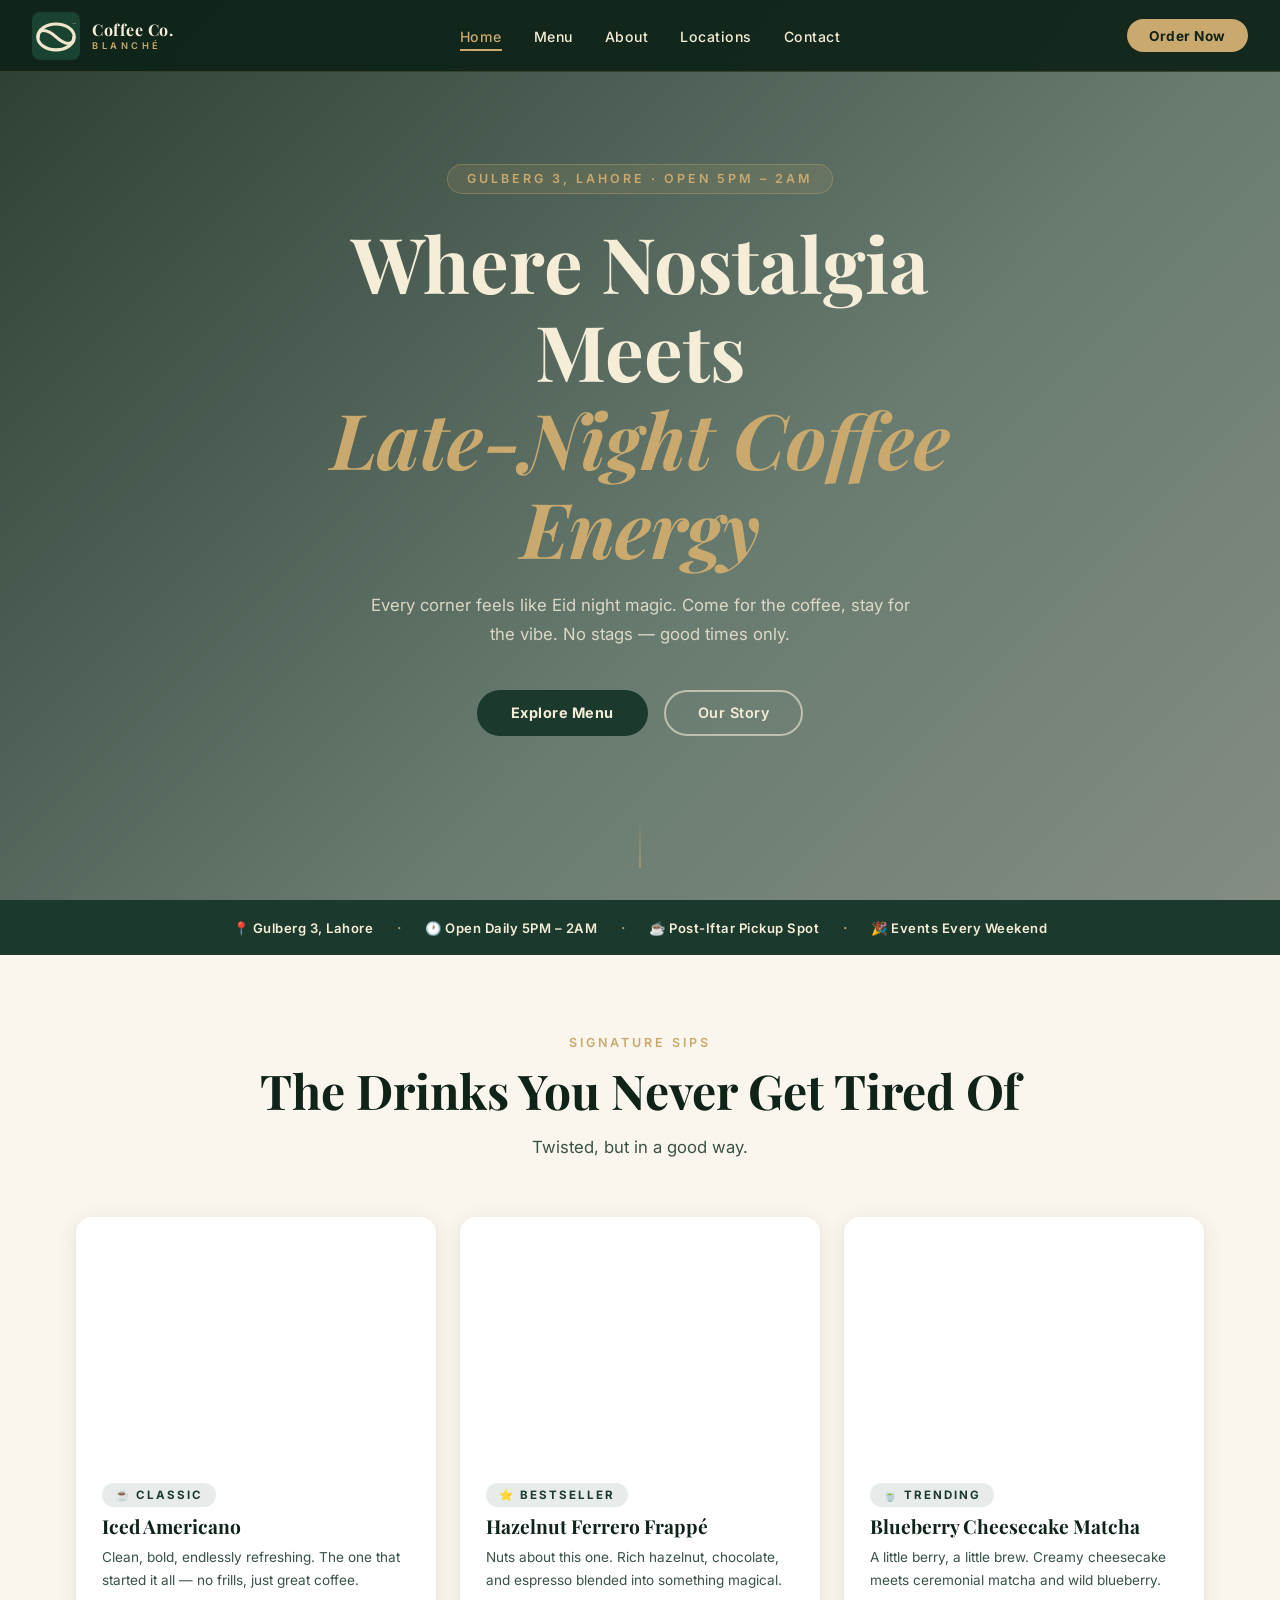
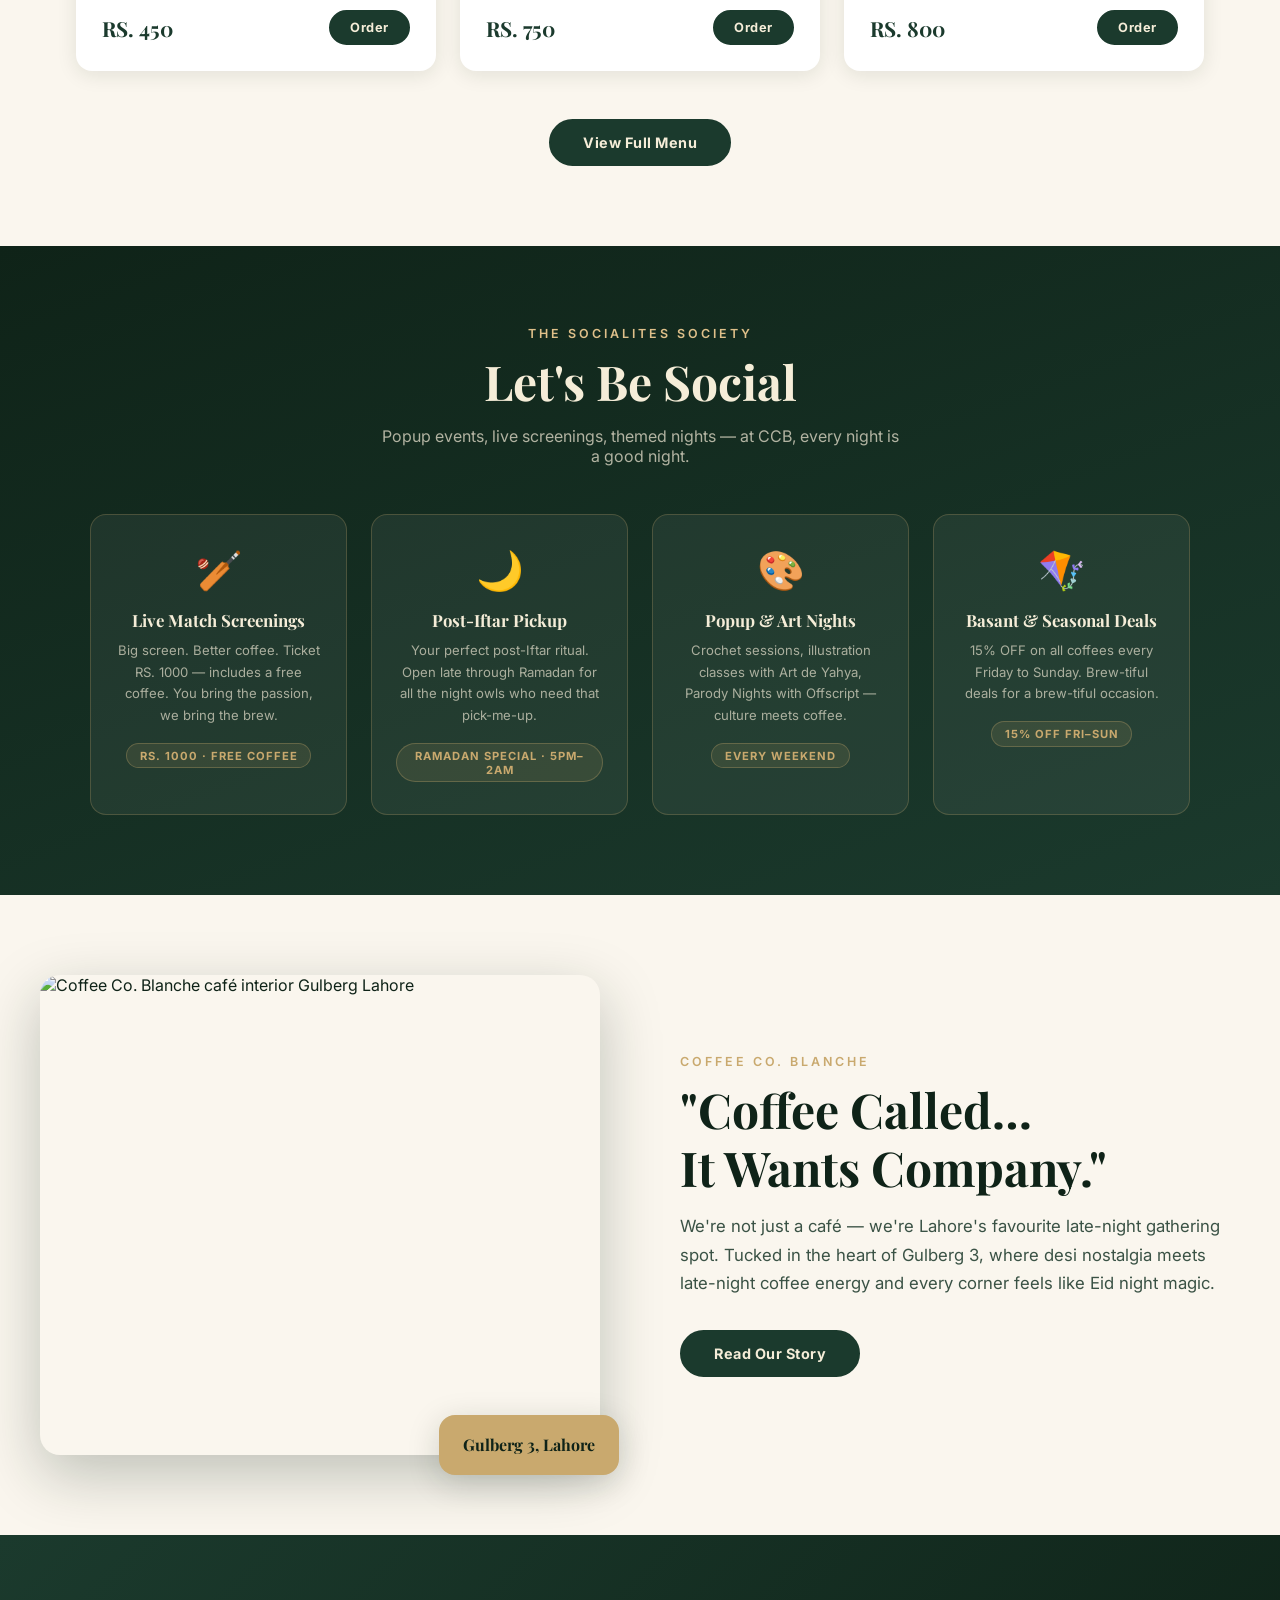
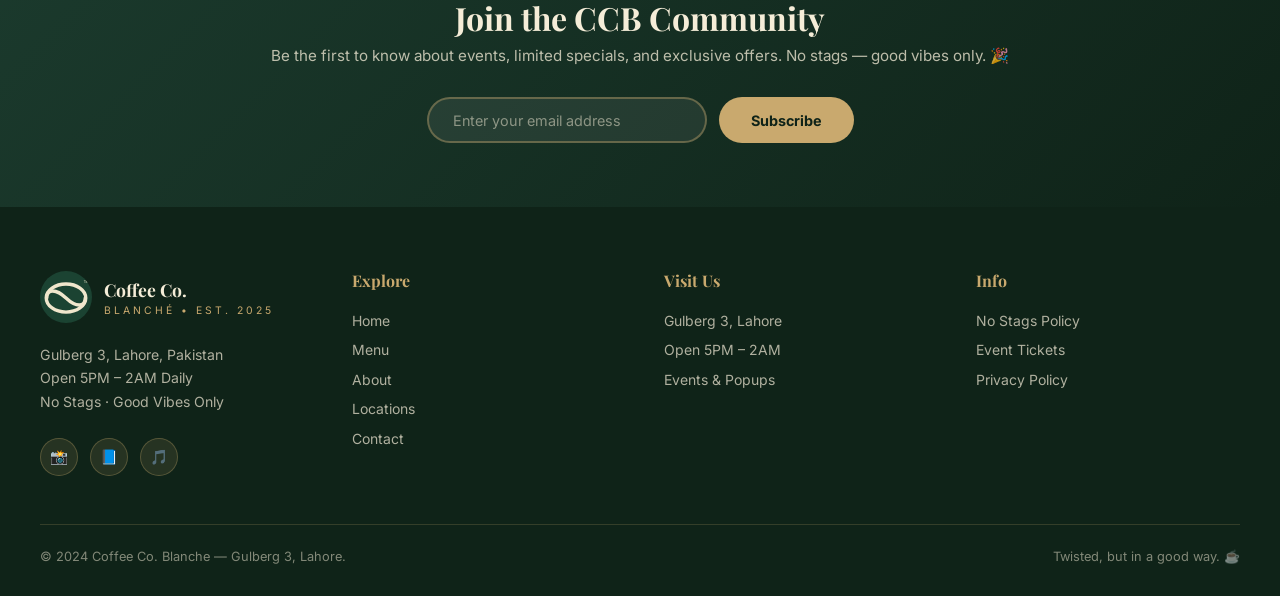
==== index.html @ a4167c23 "first" ====
﻿<!DOCTYPE html>
<html lang="en">
<head>
  <meta charset="UTF-8"/>
  <meta name="viewport" content="width=device-width, initial-scale=1.0"/>
  <title>Coffee Co. Blanche | Gulberg, Lahore — Open 5PM–2AM</title>
  <meta name="description" content="Coffee Co. Blanche — Lahore's late-night café in Gulberg 3. Nostalgia meets coffee energy. Open 5PM–2AM daily."/>
  <link rel="stylesheet" href="css/style.css"/>
  <link rel="stylesheet" href="css/home.css"/>
</head>
<body>

<nav class="navbar" id="navbar">
  <a class="nav-logo" href="index.html" aria-label="Coffee Co. Blanche Home">
    <img src="images/logo.svg" alt="Coffee Co. Blanche" class="nav-logo-img"/>
    <div class="nav-logo-text">
      <span class="brand-name">Coffee Co.</span>
      <span class="brand-sub">Blanch&eacute;</span>
    </div>
  </a>
  <ul class="nav-links">
    <li><a href="index.html">Home</a></li>
    <li><a href="menu.html">Menu</a></li>
    <li><a href="about.html">About</a></li>
    <li><a href="locations.html">Locations</a></li>
    <li><a href="contact.html">Contact</a></li>
  </ul>
  <a class="nav-order-btn" href="menu.html">Order Now</a>
  <div class="hamburger" id="hamburger" aria-label="Toggle menu"><span></span><span></span><span></span></div>
</nav>
<div class="mobile-menu" id="mobile-menu">
  <a href="index.html">Home</a><a href="menu.html">Menu</a>
  <a href="about.html">About</a><a href="locations.html">Locations</a>
  <a href="contact.html">Contact</a>
  <a href="menu.html" style="color:var(--gold);font-weight:700;">Order Now →</a>
</div>

<!-- HERO -->
<section class="hero">
  <div class="hero-bg" style="background-image:url('https://images.unsplash.com/photo-1501339847302-ac426a4a7cbb?w=1600&q=85');"></div>
  <div class="hero-overlay"></div>
  <div class="hero-content">
    <span class="hero-label animate-fadeUp">Gulberg 3, Lahore · Open 5PM – 2AM</span>
    <h1 class="hero-title animate-fadeUp delay-1">Where Nostalgia Meets<br/><em>Late-Night Coffee Energy</em></h1>
    <p class="hero-sub animate-fadeUp delay-2">Every corner feels like Eid night magic. Come for the coffee, stay for the vibe. No stags — good times only.</p>
    <div class="hero-btns animate-fadeUp delay-3">
      <a class="btn-primary" href="menu.html">Explore Menu</a>
      <a class="btn-outline" href="about.html">Our Story</a>
    </div>
  </div>
  <div class="hero-scroll-hint"><span></span></div>
</section>

<!-- HOURS BANNER -->
<div class="hours-banner">
  <span class="hours-item">📍 Gulberg 3, Lahore</span>
  <span class="hours-divider">·</span>
  <span class="hours-item">🕐 Open Daily 5PM – 2AM</span>
  <span class="hours-divider">·</span>
  <span class="hours-item">☕ Post-Iftar Pickup Spot</span>
  <span class="hours-divider">·</span>
  <span class="hours-item">🎉 Events Every Weekend</span>
</div>

<!-- SIGNATURE DRINKS -->
<section class="section">
  <div class="container">
    <div class="reveal" style="text-align:center;margin-bottom:3.5rem;">
      <p class="section-label">Signature Sips</p>
      <h2 class="section-title" style="margin:0 auto;">The Drinks You Never Get Tired Of</h2>
      <p class="section-subtitle" style="margin:.8rem auto 0;text-align:center;">Twisted, but in a good way.</p>
    </div>
    <div class="highlight-grid">
      <div class="highlight-card reveal">
        <div class="highlight-img" style="background-image:url('https://images.unsplash.com/photo-1541167760496-1628856ab772?w=600&q=80');"></div>
        <div class="highlight-body">
          <span class="highlight-tag">☕ Classic</span>
          <h3>Iced Americano</h3>
          <p>Clean, bold, endlessly refreshing. The one that started it all — no frills, just great coffee.</p>
          <div class="highlight-footer"><span class="price">RS. 450</span><a class="btn-primary" href="menu.html" style="padding:.5rem 1.2rem;font-size:.8rem;">Order</a></div>
        </div>
      </div>
      <div class="highlight-card reveal">
        <div class="highlight-img" style="background-image:url('https://images.unsplash.com/photo-1572442388796-11668a67e53d?w=600&q=80');"></div>
        <div class="highlight-body">
          <span class="highlight-tag">⭐ Bestseller</span>
          <h3>Hazelnut Ferrero Frappé</h3>
          <p>Nuts about this one. Rich hazelnut, chocolate, and espresso blended into something magical.</p>
          <div class="highlight-footer"><span class="price">RS. 750</span><a class="btn-primary" href="menu.html" style="padding:.5rem 1.2rem;font-size:.8rem;">Order</a></div>
        </div>
      </div>
      <div class="highlight-card reveal">
        <div class="highlight-img" style="background-image:url('https://images.unsplash.com/photo-1556679343-c7306c1976bc?w=600&q=80');"></div>
        <div class="highlight-body">
          <span class="highlight-tag">🍵 Trending</span>
          <h3>Blueberry Cheesecake Matcha</h3>
          <p>A little berry, a little brew. Creamy cheesecake meets ceremonial matcha and wild blueberry.</p>
          <div class="highlight-footer"><span class="price">RS. 800</span><a class="btn-primary" href="menu.html" style="padding:.5rem 1.2rem;font-size:.8rem;">Order</a></div>
        </div>
      </div>
    </div>
    <div class="reveal" style="text-align:center;margin-top:3rem;">
      <a class="btn-primary" href="menu.html">View Full Menu</a>
    </div>
  </div>
</section>

<!-- EVENTS -->
<section class="section events-section">
  <div class="container">
    <div class="reveal" style="text-align:center;margin-bottom:3rem;">
      <p class="section-label" style="color:var(--gold-light);">The Socialites Society</p>
      <h2 class="section-title" style="color:var(--cream);">Let's Be Social</h2>
      <p style="color:rgba(245,237,216,.7);text-align:center;max-width:520px;margin:.8rem auto 0;">Popup events, live screenings, themed nights — at CCB, every night is a good night.</p>
    </div>
    <div class="events-grid">
      <div class="event-card reveal">
        <span class="event-emoji">🏏</span>
        <h3>Live Match Screenings</h3>
        <p>Big screen. Better coffee. Ticket RS. 1000 — includes a free coffee. You bring the passion, we bring the brew.</p>
        <span class="event-tag">RS. 1000 · Free Coffee</span>
      </div>
      <div class="event-card reveal">
        <span class="event-emoji">🌙</span>
        <h3>Post-Iftar Pickup</h3>
        <p>Your perfect post-Iftar ritual. Open late through Ramadan for all the night owls who need that pick-me-up.</p>
        <span class="event-tag">Ramadan Special · 5PM–2AM</span>
      </div>
      <div class="event-card reveal">
        <span class="event-emoji">🎨</span>
        <h3>Popup &amp; Art Nights</h3>
        <p>Crochet sessions, illustration classes with Art de Yahya, Parody Nights with Offscript — culture meets coffee.</p>
        <span class="event-tag">Every Weekend</span>
      </div>
      <div class="event-card reveal">
        <span class="event-emoji">🪁</span>
        <h3>Basant &amp; Seasonal Deals</h3>
        <p>15% OFF on all coffees every Friday to Sunday. Brew-tiful deals for a brew-tiful occasion.</p>
        <span class="event-tag">15% OFF Fri–Sun</span>
      </div>
    </div>
  </div>
</section>

<!-- ABOUT TEASER -->
<section class="section about-teaser">
  <div class="container">
    <div class="about-teaser-inner">
      <div class="about-teaser-img reveal">
        <img src="https://images.unsplash.com/photo-1509042239860-f550ce710b93?w=700&q=80" alt="Coffee Co. Blanche café interior Gulberg Lahore"/>
        <div class="about-badge">Gulberg 3, Lahore</div>
      </div>
      <div class="about-teaser-text reveal">
        <p class="section-label">Coffee Co. Blanche</p>
        <h2 class="section-title">"Coffee Called…<br/>It Wants Company."</h2>
        <p class="section-subtitle">We're not just a café — we're Lahore's favourite late-night gathering spot. Tucked in the heart of Gulberg 3, where desi nostalgia meets late-night coffee energy and every corner feels like Eid night magic.</p>
        <a class="btn-primary" href="about.html" style="margin-top:2rem;display:inline-flex;">Read Our Story</a>
      </div>
    </div>
  </div>
</section>

<!-- NEWSLETTER -->
<div class="newsletter-strip">
  <h2>Join the CCB Community</h2>
  <p>Be the first to know about events, limited specials, and exclusive offers. No stags — good vibes only. 🎉</p>
  <form class="newsletter-form" id="newsletter-home">
    <input type="email" placeholder="Enter your email address" aria-label="Email"/>
    <button type="submit">Subscribe</button>
  </form>
</div>

<!-- FOOTER -->
<footer class="footer">
  <div class="footer-grid">
    <div class="footer-brand">
      <div class="footer-logo-wrap">
      <img src="images/logo.svg" alt="Coffee Co. Blanche" class="footer-logo-img"/>
      <div class="footer-logo-text">
        <div class="brand-name">Coffee Co.</div>
        <div class="brand-sub">Blanch&eacute; &bull; Est. 2025</div>
      </div>
    </div>
      <p class="footer-tagline">Gulberg 3, Lahore, Pakistan<br/>Open 5PM – 2AM Daily<br/>No Stags · Good Vibes Only</p>
      <div class="social-links">
        <a class="social-link" href="#" aria-label="Instagram">📸</a>
        <a class="social-link" href="#" aria-label="Facebook">📘</a>
        <a class="social-link" href="#" aria-label="TikTok">🎵</a>
      </div>
    </div>
    <div class="footer-col"><h4>Explore</h4><ul>
      <li><a href="index.html">Home</a></li><li><a href="menu.html">Menu</a></li>
      <li><a href="about.html">About</a></li><li><a href="locations.html">Locations</a></li>
      <li><a href="contact.html">Contact</a></li>
    </ul></div>
    <div class="footer-col"><h4>Visit Us</h4><ul>
      <li><a href="locations.html">Gulberg 3, Lahore</a></li>
      <li><a href="#">Open 5PM – 2AM</a></li>
      <li><a href="#">Events &amp; Popups</a></li>
    </ul></div>
    <div class="footer-col"><h4>Info</h4><ul>
      <li><a href="#">No Stags Policy</a></li>
      <li><a href="#">Event Tickets</a></li>
      <li><a href="#">Privacy Policy</a></li>
    </ul></div>
  </div>
  <div class="footer-bottom">
    <span>© 2024 Coffee Co. Blanche — Gulberg 3, Lahore.</span>
    <span>Twisted, but in a good way. ☕</span>
  </div>
</footer>
<script src="js/main.js"></script>
</body>
</html>
---- css/style.css ----
/* CCB Global Styles - Coffee Co. Blanche Brand */
@import url('https://fonts.googleapis.com/css2?family=Playfair+Display:ital,wght@0,400;0,600;0,700;1,400&family=Inter:wght@300;400;500;600&display=swap');

:root {
  --green:        #1B3A2D;
  --green-dark:   #0F2318;
  --green-mid:    #2D5A40;
  --green-light:  #3D7A55;
  --cream:        #F5EDD8;
  --cream-light:  #FAF6EE;
  --gold:         #C9A96E;
  --gold-light:   #DFC08A;
  --text-dark:    #0F2318;
  --text-mid:     #3A5245;
  --white:        #ffffff;
  --shadow:       0 8px 32px rgba(15,35,24,0.18);
  --shadow-lg:    0 20px 60px rgba(15,35,24,0.25);
  --radius:       12px;
  --transition:   all 0.35s cubic-bezier(0.4, 0, 0.2, 1);
}

*, *::before, *::after { box-sizing: border-box; margin: 0; padding: 0; }
html { scroll-behavior: smooth; }
body { font-family: 'Inter', sans-serif; background: var(--cream-light); color: var(--text-dark); overflow-x: hidden; }
h1, h2, h3, h4, h5 { font-family: 'Playfair Display', serif; line-height: 1.2; }
a { text-decoration: none; color: inherit; }
img { max-width: 100%; display: block; }
button { cursor: pointer; border: none; font-family: 'Inter', sans-serif; }

/* ── NAVBAR ── */
.navbar {
  position: fixed; top: 0; left: 0; right: 0; z-index: 1000;
  padding: 0 2rem; height: 72px;
  display: flex; align-items: center; justify-content: space-between;
  background: rgba(15,35,24,0.93);
  backdrop-filter: blur(16px); -webkit-backdrop-filter: blur(16px);
  border-bottom: 1px solid rgba(201,169,110,0.2);
  transition: var(--transition);
}
.navbar.scrolled { background: rgba(15,35,24,0.99); box-shadow: var(--shadow); }

/* ── CCB LOGO ── */
.nav-logo { display:flex; align-items:center; gap:.75rem; text-decoration:none; transition:var(--transition); }
.nav-logo:hover { opacity:.88; transform:scale(1.03); }
.nav-logo-img { height:48px; width:48px; border-radius:8px; display:block; flex-shrink:0; }
.nav-logo-text { display:flex; flex-direction:column; line-height:1.2; }
.nav-logo-text .brand-name { font-family:'Playfair Display',serif; font-size:1rem; font-weight:700; color:var(--cream); letter-spacing:.5px; }
.nav-logo-text .brand-sub { font-size:.58rem; letter-spacing:3.5px; text-transform:uppercase; color:var(--gold); font-weight:600; }

/* Footer logo wrapper */
.footer-logo-wrap { display:flex; align-items:center; gap:.85rem; margin-bottom:1.2rem; }
.footer-logo-img { height:60px; width:60px; border-radius:8px; display:block; flex-shrink:0; }
.footer-logo-text .brand-name { font-family:'Playfair Display',serif; font-size:1.1rem; font-weight:700; color:var(--cream); }
.footer-logo-text .brand-sub { font-size:.6rem; letter-spacing:3px; text-transform:uppercase; color:var(--gold); margin-top:3px; }

.nav-links { display: flex; align-items: center; gap: 2rem; list-style: none; }
.nav-links a {
  font-size: .88rem; font-weight: 500; color: var(--cream);
  letter-spacing: .5px; padding: .3rem 0; position: relative; transition: color .25s;
}
.nav-links a::after {
  content: ''; position: absolute; bottom: -2px; left: 0;
  width: 0; height: 2px; background: var(--gold); transition: width .3s ease;
}
.nav-links a:hover, .nav-links a.active { color: var(--gold); }
.nav-links a:hover::after, .nav-links a.active::after { width: 100%; }

.nav-order-btn {
  background: var(--gold); color: var(--green-dark);
  font-weight: 700; font-size: .85rem; padding: .55rem 1.4rem;
  border-radius: 50px; letter-spacing: .5px; transition: var(--transition);
}
.nav-order-btn:hover { background: var(--gold-light); transform: translateY(-2px); box-shadow: 0 6px 20px rgba(201,169,110,.4); }

.hamburger { display: none; flex-direction: column; gap: 5px; cursor: pointer; padding: 4px; }
.hamburger span { display: block; width: 24px; height: 2px; background: var(--cream); border-radius: 2px; transition: var(--transition); }
.hamburger.active span:nth-child(1) { transform: rotate(45deg) translate(5px,5px); }
.hamburger.active span:nth-child(2) { opacity: 0; }
.hamburger.active span:nth-child(3) { transform: rotate(-45deg) translate(5px,-5px); }

.mobile-menu {
  display: none; position: fixed; top: 72px; left: 0; right: 0;
  background: var(--green-dark); z-index: 999;
  padding: 1.5rem 2rem; flex-direction: column; gap: 1.2rem;
  border-bottom: 2px solid var(--gold);
  transform: translateY(-10px); opacity: 0; transition: var(--transition);
}
.mobile-menu.open { display: flex; transform: translateY(0); opacity: 1; }
.mobile-menu a { color: var(--cream); font-size: 1rem; font-weight: 500; padding: .5rem 0; border-bottom: 1px solid rgba(201,169,110,.15); transition: color .2s; }
.mobile-menu a:hover { color: var(--gold); }

/* ── SECTIONS ── */
.section { padding: 5rem 2rem; }
.container { max-width: 1200px; margin: 0 auto; }
.section-label { font-size: .78rem; font-weight: 600; letter-spacing: 3px; text-transform: uppercase; color: var(--gold); margin-bottom: .75rem; }
.section-title { font-size: clamp(2rem,4vw,3rem); color: var(--green-dark); margin-bottom: 1rem; }
.section-subtitle { color: var(--text-mid); font-size: 1.05rem; line-height: 1.7; max-width: 580px; }

/* ── BUTTONS ── */
.btn-primary {
  display: inline-flex; align-items: center; gap: .5rem;
  background: var(--green); color: var(--cream);
  font-weight: 700; font-size: .9rem; letter-spacing: .5px;
  padding: .8rem 2rem; border-radius: 50px; transition: var(--transition);
  border: 2px solid var(--green);
}
.btn-primary:hover { background: var(--gold); border-color: var(--gold); color: var(--green-dark); transform: translateY(-3px); box-shadow: 0 10px 30px rgba(201,169,110,.35); }

.btn-outline {
  display: inline-flex; align-items: center; gap: .5rem;
  background: transparent; color: var(--cream);
  font-weight: 600; font-size: .9rem; letter-spacing: .5px;
  padding: .8rem 2rem; border-radius: 50px;
  border: 2px solid rgba(245,237,216,.6); transition: var(--transition);
}
.btn-outline:hover { background: var(--cream); color: var(--green-dark); transform: translateY(-3px); }

/* ── CARDS ── */
.card { background: var(--white); border-radius: var(--radius); overflow: hidden; box-shadow: 0 4px 20px rgba(15,35,24,.1); transition: var(--transition); }
.card:hover { transform: translateY(-8px); box-shadow: var(--shadow-lg); }

/* ── FOOTER ── */
.footer { background: var(--green-dark); color: var(--cream); padding: 4rem 2rem 2rem; }
.footer-grid { display: flex; flex-wrap: wrap; gap: 3rem; max-width: 1200px; margin: 0 auto; padding-bottom: 3rem; border-bottom: 1px solid rgba(201,169,110,.2); }
.footer-brand { flex: 1; min-width: 220px; }
.footer-logo-wrap { display: flex; align-items: center; gap: .75rem; margin-bottom: 1.2rem; }
.footer-logo-wrap img { height: 52px; width: 52px; border-radius: 50%; }
.footer-logo-text .brand-name { font-family: 'Playfair Display', serif; font-size: 1.1rem; font-weight: 700; color: var(--cream); }
.footer-logo-text .brand-sub { font-size: .65rem; letter-spacing: 3px; text-transform: uppercase; color: var(--gold); }
.footer-tagline { font-size: .88rem; color: rgba(245,237,216,.7); line-height: 1.7; margin-bottom: 1.5rem; }
.social-links { display: flex; gap: .75rem; }
.social-link { width: 38px; height: 38px; border-radius: 50%; background: rgba(201,169,110,.12); border: 1px solid rgba(201,169,110,.3); display: flex; align-items: center; justify-content: center; color: var(--gold); font-size: .9rem; transition: var(--transition); }
.social-link:hover { background: var(--gold); color: var(--green-dark); transform: translateY(-3px); }
.footer-col { flex: 1; min-width: 140px; }
.footer-col h4 { font-family: 'Playfair Display', serif; font-size: 1rem; color: var(--gold); margin-bottom: 1.2rem; }
.footer-col ul { list-style: none; }
.footer-col ul li { margin-bottom: .6rem; }
.footer-col ul li a { color: rgba(245,237,216,.7); font-size: .875rem; transition: color .2s; }
.footer-col ul li a:hover { color: var(--gold); }
.footer-bottom { max-width: 1200px; margin: 0 auto; padding-top: 1.5rem; display: flex; align-items: center; justify-content: space-between; flex-wrap: wrap; gap: 1rem; font-size: .8rem; color: rgba(245,237,216,.5); }

/* ── NEWSLETTER ── */
.newsletter-strip { background: linear-gradient(135deg, var(--green) 0%, var(--green-dark) 100%); padding: 4rem 2rem; text-align: center; }
.newsletter-strip h2 { font-size: 2rem; color: var(--cream); margin-bottom: .5rem; }
.newsletter-strip p { color: rgba(245,237,216,.75); margin-bottom: 2rem; font-size: .95rem; }
.newsletter-form { display: flex; justify-content: center; gap: .75rem; flex-wrap: wrap; }
.newsletter-form input { padding: .8rem 1.5rem; border-radius: 50px; border: 2px solid rgba(201,169,110,.4); background: rgba(255,255,255,.07); color: var(--cream); font-size: .9rem; min-width: 280px; outline: none; transition: border-color .25s; font-family: 'Inter', sans-serif; }
.newsletter-form input::placeholder { color: rgba(245,237,216,.5); }
.newsletter-form input:focus { border-color: var(--gold); }
.newsletter-form button { padding: .8rem 2rem; border-radius: 50px; background: var(--gold); color: var(--green-dark); font-weight: 700; font-size: .9rem; transition: var(--transition); cursor: pointer; border: none; }
.newsletter-form button:hover { background: var(--gold-light); transform: translateY(-2px); }

/* ── ANIMATIONS ── */
@keyframes fadeUp  { from { opacity:0; transform:translateY(30px); } to { opacity:1; transform:translateY(0); } }
@keyframes fadeIn  { from { opacity:0; } to { opacity:1; } }
@keyframes scaleIn { from { opacity:0; transform:scale(.92); } to { opacity:1; transform:scale(1); } }
.animate-fadeUp  { animation: fadeUp  .7s ease forwards; }
.animate-fadeIn  { animation: fadeIn  .6s ease forwards; }
.animate-scaleIn { animation: scaleIn .6s ease forwards; }
.delay-1 { animation-delay: .15s; }
.delay-2 { animation-delay: .3s; }
.delay-3 { animation-delay: .45s; }
.delay-4 { animation-delay: .6s; }

/* ── RESPONSIVE ── */
@media (max-width:768px) {
  .nav-links, .nav-order-btn { display: none; }
  .hamburger { display: flex; }
  .section { padding: 3.5rem 1.25rem; }
  .footer-grid { gap: 2rem; }
}
@media (max-width:480px) {
  .newsletter-form { flex-direction: column; align-items: center; }
  .newsletter-form input { min-width: 0; width: 100%; max-width: 340px; }
}
---- css/home.css ----
/* ── HOME PAGE – Coffee Co. Blanche Green Theme ── */

/* HERO */
.hero { position:relative; height:100vh; min-height:620px; display:flex; align-items:center; justify-content:center; overflow:hidden; }
.hero-bg { position:absolute; inset:0; background-size:cover; background-position:center; transform:scale(1.06); transition:transform 8s ease; }
.hero:hover .hero-bg { transform:scale(1.0); }
.hero-overlay { position:absolute; inset:0; background:linear-gradient(135deg,rgba(15,35,24,0.88) 0%,rgba(27,58,45,0.65) 60%,rgba(15,35,24,0.5) 100%); }
.hero-content { position:relative; z-index:2; text-align:center; max-width:780px; padding:0 1.5rem; }
.hero-label { display:inline-block; font-size:.78rem; font-weight:600; letter-spacing:3px; text-transform:uppercase; color:var(--gold); background:rgba(201,169,110,0.12); border:1px solid rgba(201,169,110,0.35); padding:.4rem 1.2rem; border-radius:50px; margin-bottom:1.5rem; }
.hero-title { font-size:clamp(2.6rem,6vw,4.8rem); color:var(--cream); line-height:1.15; margin-bottom:1.25rem; }
.hero-title em { font-style:italic; color:var(--gold); }
.hero-sub { font-size:1.05rem; color:rgba(245,237,216,0.82); line-height:1.75; margin-bottom:2.5rem; max-width:560px; margin-left:auto; margin-right:auto; }
.hero-btns { display:flex; gap:1rem; justify-content:center; flex-wrap:wrap; }
.hero-scroll-hint { position:absolute; bottom:2rem; left:50%; transform:translateX(-50%); z-index:2; }
.hero-scroll-hint span { display:block; width:1px; height:50px; background:linear-gradient(to bottom,transparent,var(--gold)); animation:scrollLine 1.8s ease-in-out infinite; margin:0 auto; }
@keyframes scrollLine { 0%{height:0;opacity:0;} 50%{height:50px;opacity:1;} 100%{height:50px;opacity:0;} }

/* HOURS BANNER */
.hours-banner { background:var(--green); display:flex; flex-wrap:wrap; justify-content:center; align-items:center; gap:.5rem 1.5rem; padding:1.1rem 2rem; }
.hours-item { font-size:.82rem; font-weight:600; letter-spacing:.5px; color:var(--cream); white-space:nowrap; }
.hours-divider { color:var(--gold); font-size:1rem; }

/* HIGHLIGHT CARDS (drinks) */
.highlight-grid { display:flex; flex-wrap:wrap; gap:1.5rem; justify-content:center; }
.highlight-card { flex:1; min-width:260px; max-width:360px; background:var(--white); border-radius:16px; overflow:hidden; box-shadow:0 4px 20px rgba(15,35,24,0.1); transition:var(--transition); border:2px solid transparent; }
.highlight-card:hover { transform:translateY(-8px); border-color:var(--gold); box-shadow:0 20px 50px rgba(15,35,24,0.2); }
.highlight-img { height:240px; background-size:cover; background-position:center; transition:transform .5s ease; overflow:hidden; }
.highlight-card:hover .highlight-img { transform:scale(1.05); }
.highlight-body { padding:1.5rem; }
.highlight-tag { font-size:.72rem; font-weight:700; letter-spacing:2px; text-transform:uppercase; color:var(--green); background:rgba(27,58,45,0.1); padding:.3rem .8rem; border-radius:50px; }
.highlight-body h3 { font-size:1.2rem; color:var(--green-dark); margin:.75rem 0 .5rem; }
.highlight-body p { font-size:.85rem; color:var(--text-mid); line-height:1.65; margin-bottom:1.2rem; }
.highlight-footer { display:flex; align-items:center; justify-content:space-between; }
.price { font-family:'Playfair Display',serif; font-size:1.3rem; font-weight:700; color:var(--green); }

/* EVENTS SECTION */
.events-section { background:linear-gradient(160deg, var(--green-dark) 0%, var(--green) 100%); }
.events-grid { display:flex; flex-wrap:wrap; gap:1.5rem; justify-content:center; max-width:1100px; margin:0 auto; }
.event-card { flex:1; min-width:220px; max-width:260px; background:rgba(255,255,255,0.06); border:1px solid rgba(201,169,110,0.25); border-radius:16px; padding:2rem 1.5rem; text-align:center; transition:var(--transition); }
.event-card:hover { border-color:var(--gold); transform:translateY(-6px); background:rgba(255,255,255,0.1); }
.event-emoji { font-size:2.4rem; margin-bottom:1rem; display:block; }
.event-card h3 { font-size:1.05rem; color:var(--cream); margin-bottom:.6rem; }
.event-card p { font-size:.82rem; color:rgba(245,237,216,.65); line-height:1.65; margin-bottom:1rem; }
.event-tag { display:inline-block; font-size:.7rem; font-weight:700; letter-spacing:1px; text-transform:uppercase; color:var(--gold); background:rgba(201,169,110,.12); border:1px solid rgba(201,169,110,.3); padding:.3rem .8rem; border-radius:50px; }

/* ABOUT TEASER */
.about-teaser-inner { display:flex; align-items:center; gap:5rem; flex-wrap:wrap; }
.about-teaser-img { flex:1; min-width:280px; position:relative; }
.about-teaser-img img { width:100%; border-radius:20px; object-fit:cover; height:480px; box-shadow:var(--shadow-lg); }
.about-badge { position:absolute; bottom:-1.2rem; right:-1.2rem; background:var(--gold); color:var(--green-dark); font-family:'Playfair Display',serif; font-size:1rem; font-weight:700; padding:1.2rem 1.5rem; border-radius:16px; box-shadow:var(--shadow); }
.about-teaser-text { flex:1; min-width:280px; }

/* STATS BAR */
.stats-bar { background:var(--green); display:flex; justify-content:center; flex-wrap:wrap; gap:0; }
.stat-item { flex:1; min-width:140px; text-align:center; padding:2rem 1.5rem; border-right:1px solid rgba(201,169,110,0.2); }
.stat-item:last-child { border-right:none; }
.stat-num { display:block; font-family:'Playfair Display',serif; font-size:2.4rem; font-weight:700; color:var(--gold); line-height:1; }
.stat-label { display:block; font-size:.78rem; letter-spacing:2px; text-transform:uppercase; color:rgba(245,237,216,.65); margin-top:.4rem; }

/* FEATURES GRID */
.features-grid { display:flex; flex-wrap:wrap; gap:1.5rem; justify-content:center; }
.feature-card { flex:1; min-width:220px; max-width:280px; background:var(--white); border-radius:16px; padding:2.5rem 2rem; text-align:center; box-shadow:0 4px 24px rgba(15,35,24,.09); transition:var(--transition); border:1px solid rgba(27,58,45,.1); }
.feature-card:hover { transform:translateY(-8px); box-shadow:0 20px 50px rgba(15,35,24,.18); border-color:var(--gold); }
.feature-icon { font-size:2.5rem; margin-bottom:1.2rem; display:block; }
.feature-card h3 { font-size:1.1rem; color:var(--green-dark); margin-bottom:.7rem; }
.feature-card p { font-size:.875rem; color:var(--text-mid); line-height:1.7; }

@media(max-width:768px) {
  .highlight-grid,.features-grid,.events-grid { flex-direction:column; align-items:center; }
  .about-teaser-inner { gap:2.5rem; }
  .about-teaser-img img { height:300px; }
  .about-badge { right:.5rem; bottom:-1rem; }
  .stat-item { min-width:50%; border-right:none; border-bottom:1px solid rgba(201,169,110,0.2); }
  .hours-banner { gap:.5rem; padding:.9rem 1rem; }
  .hours-divider { display:none; }
}
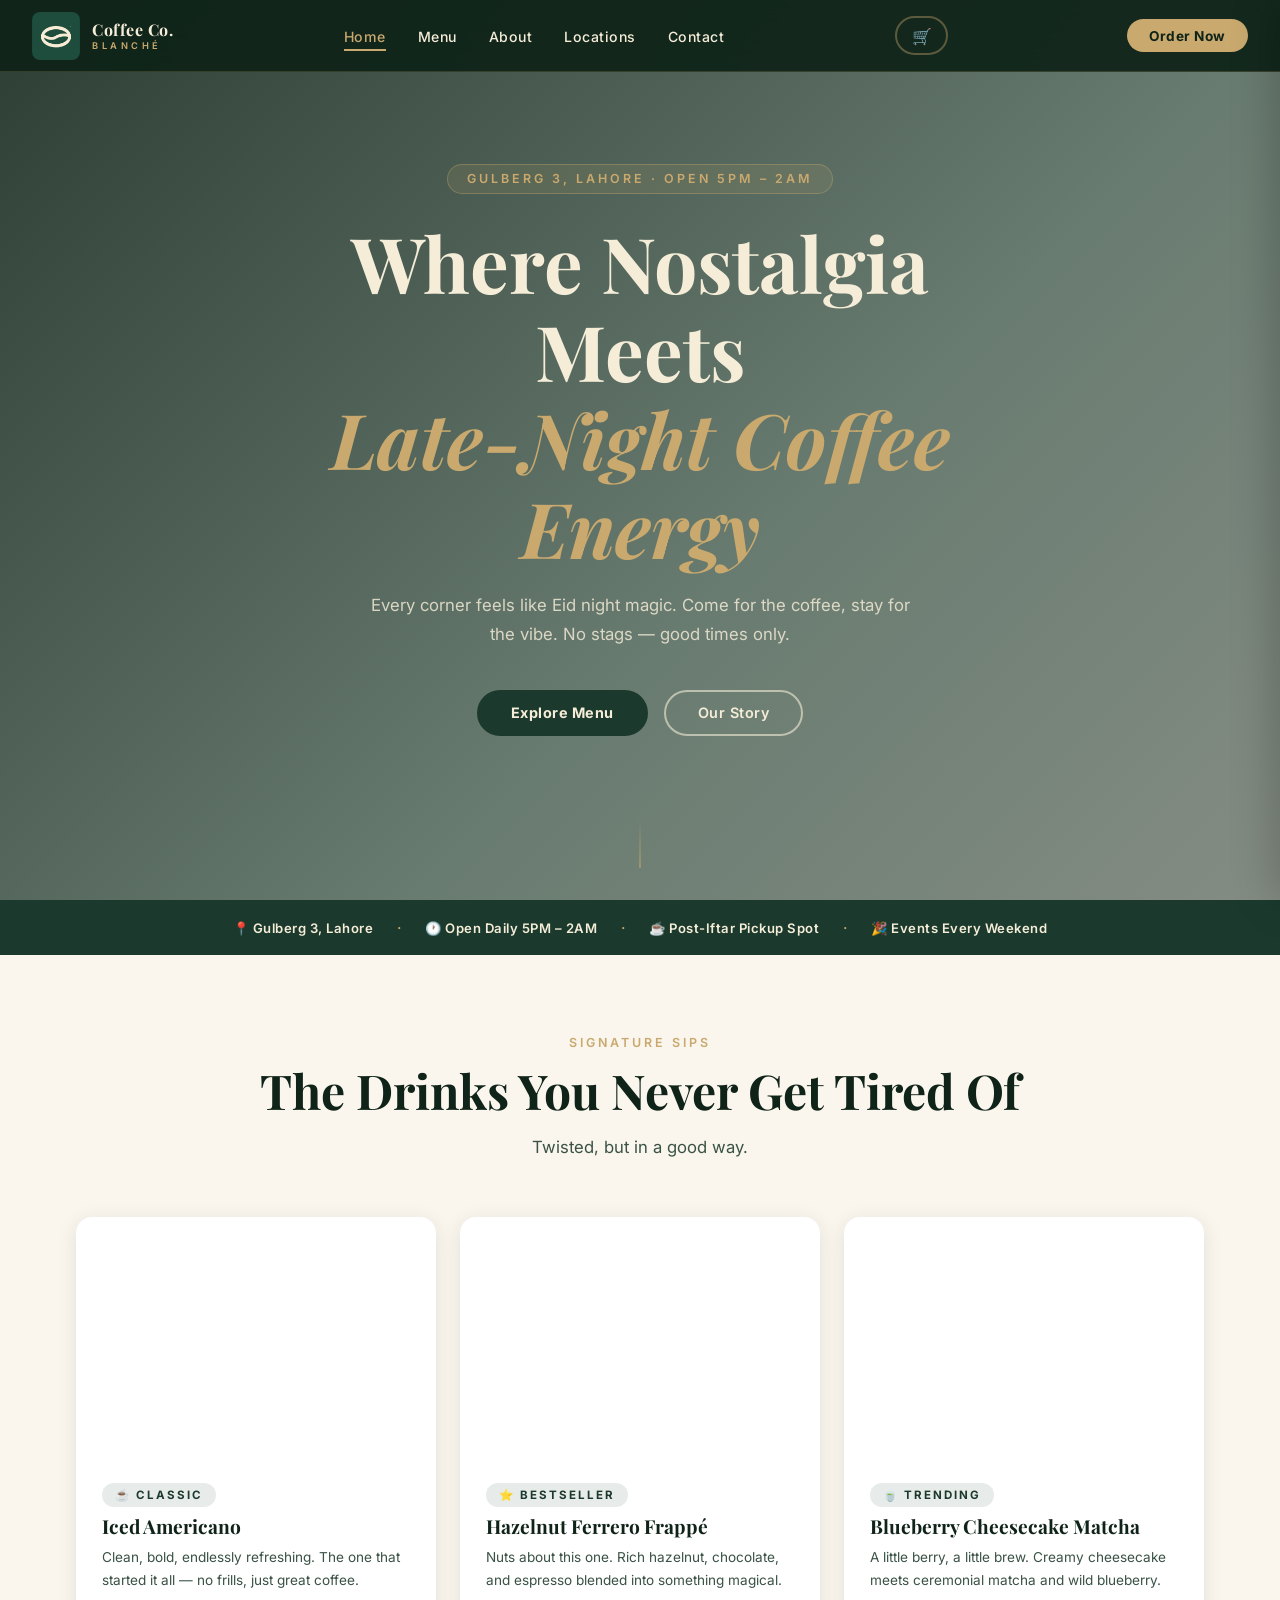
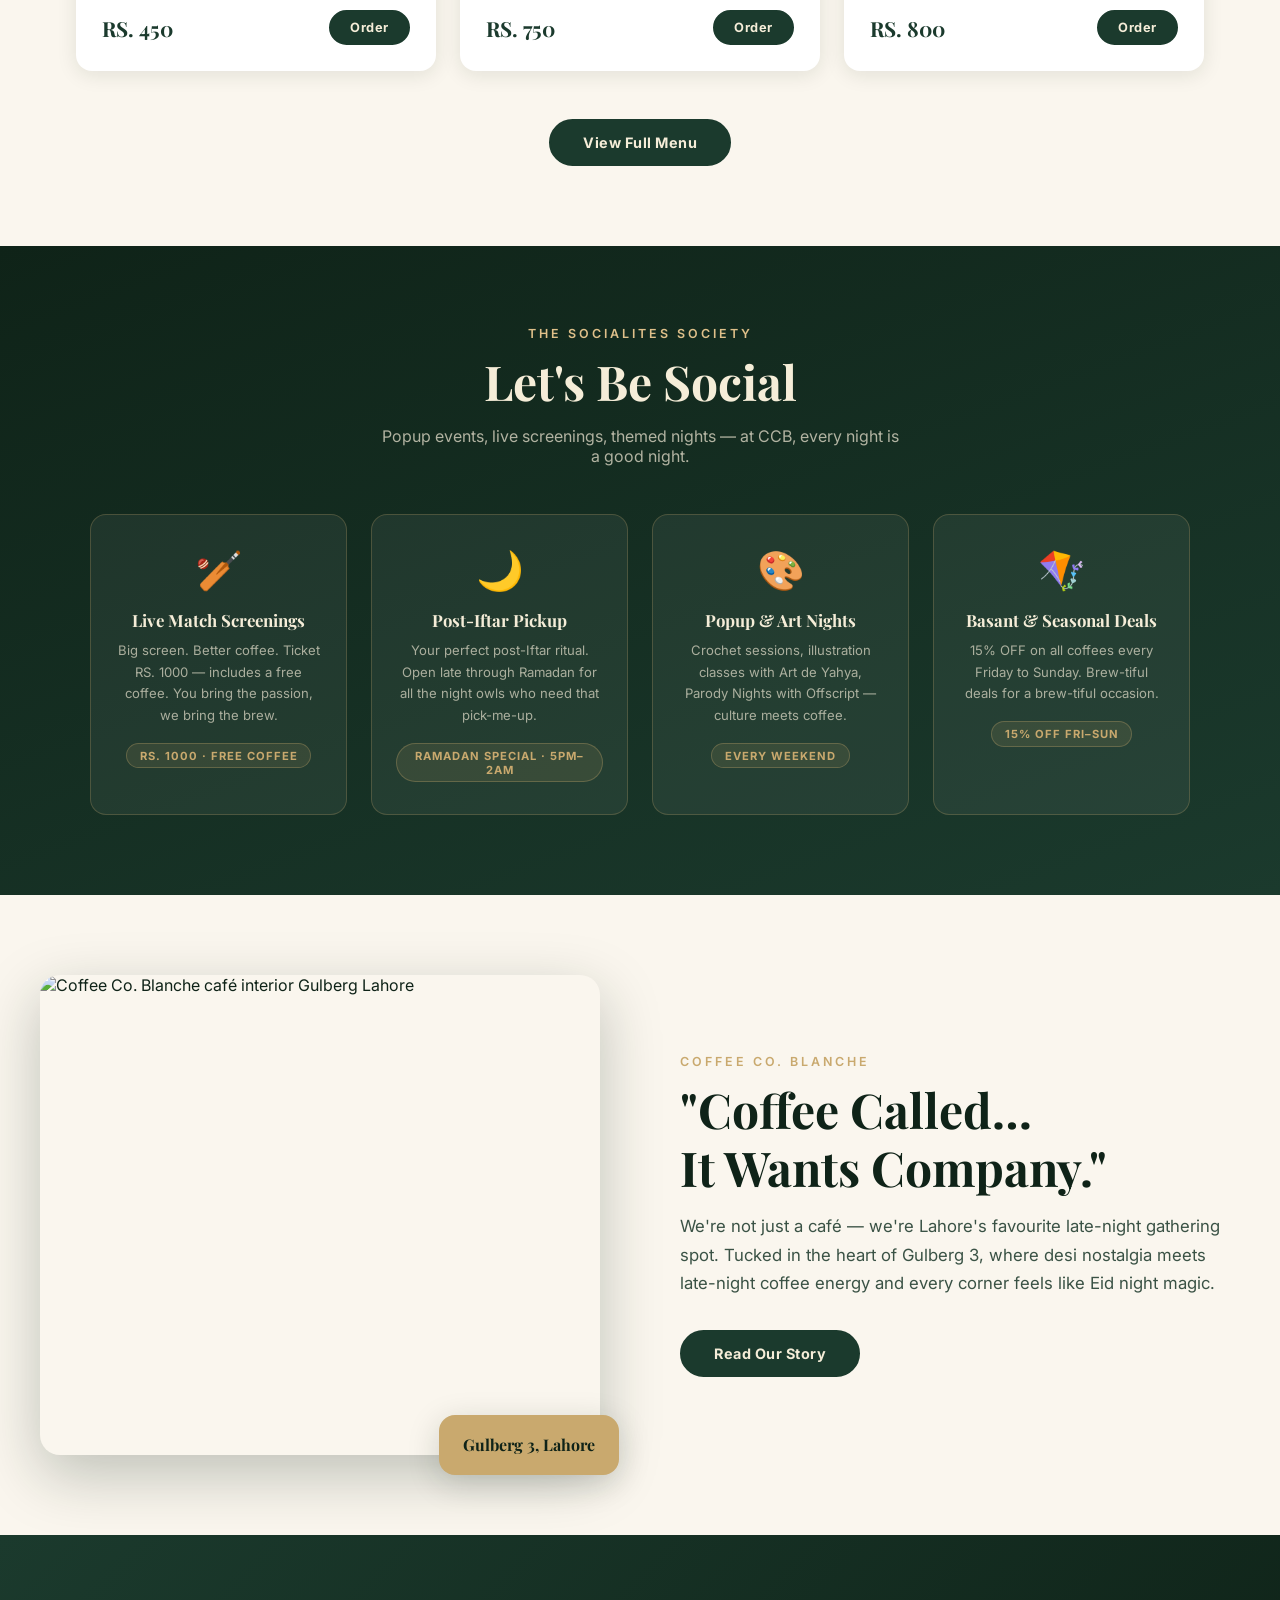
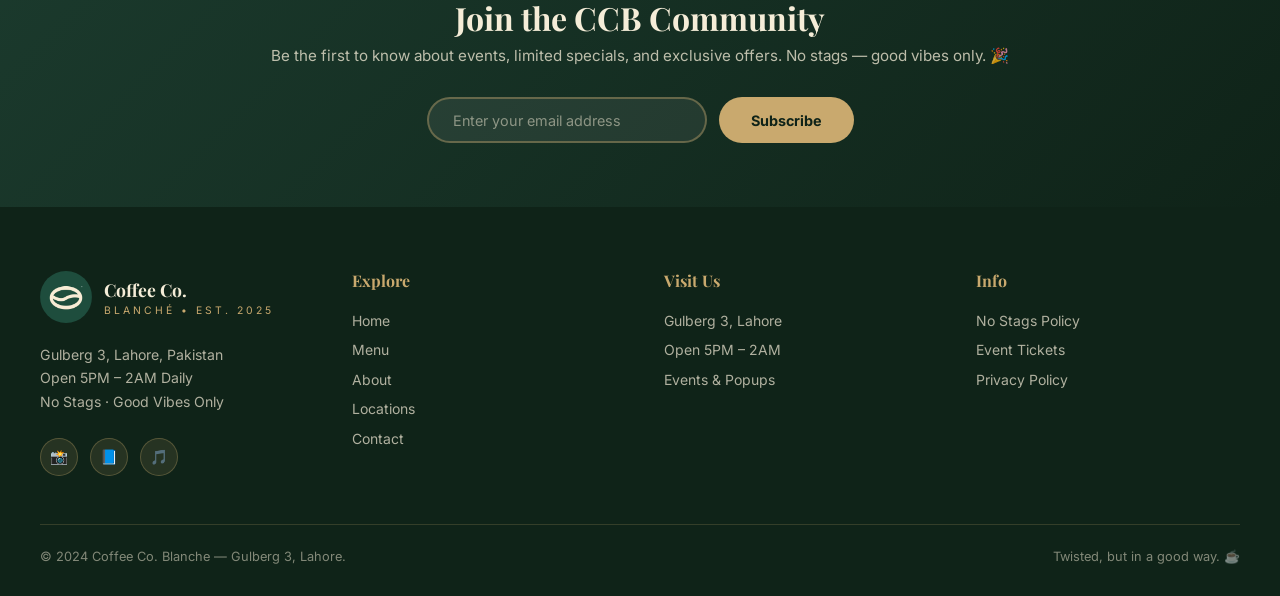
==== commit f122538b: "Replace logo with new coffee bean PNG across all pages (navbar + footer)" ====
--- a/index.html
+++ b/index.html
@@ -1,4 +1,4 @@
-﻿<!DOCTYPE html>
+<!DOCTYPE html>
 <html lang="en">
 <head>
   <meta charset="UTF-8"/>
@@ -12,7 +12,7 @@
 
 <nav class="navbar" id="navbar">
   <a class="nav-logo" href="index.html" aria-label="Coffee Co. Blanche Home">
-    <img src="images/logo.svg" alt="Coffee Co. Blanche" class="nav-logo-img"/>
+    <img src="images/logo.png" alt="Coffee Co. Blanche" class="nav-logo-img"/>
     <div class="nav-logo-text">
       <span class="brand-name">Coffee Co.</span>
       <span class="brand-sub">Blanch&eacute;</span>
@@ -175,7 +175,7 @@
   <div class="footer-grid">
     <div class="footer-brand">
       <div class="footer-logo-wrap">
-      <img src="images/logo.svg" alt="Coffee Co. Blanche" class="footer-logo-img"/>
+      <img src="images/logo.png" alt="Coffee Co. Blanche" class="footer-logo-img"/>
       <div class="footer-logo-text">
         <div class="brand-name">Coffee Co.</div>
         <div class="brand-sub">Blanch&eacute; &bull; Est. 2025</div>
@@ -183,8 +183,8 @@
     </div>
       <p class="footer-tagline">Gulberg 3, Lahore, Pakistan<br/>Open 5PM – 2AM Daily<br/>No Stags · Good Vibes Only</p>
       <div class="social-links">
-        <a class="social-link" href="#" aria-label="Instagram">📸</a>
-        <a class="social-link" href="#" aria-label="Facebook">📘</a>
+        <a class="social-link" href="https://www.instagram.com/coffeecoblanche/" target="_blank" rel="noopener" aria-label="Instagram">📸</a>
+        <a class="social-link" href="https://www.facebook.com/coffeecoblanche/" target="_blank" rel="noopener" aria-label="Facebook">📘</a>
         <a class="social-link" href="#" aria-label="TikTok">🎵</a>
       </div>
     </div>
--- a/css/style.css
+++ b/css/style.css
@@ -162,12 +162,147 @@
 .delay-3 { animation-delay: .45s; }
 .delay-4 { animation-delay: .6s; }
 
+/* ── PRELOADER ── */
+#ccb-preloader {
+  position: fixed; inset: 0; z-index: 99999;
+  background: var(--green-dark);
+  display: flex; align-items: center; justify-content: center;
+  transition: opacity .5s ease, visibility .5s ease;
+}
+#ccb-preloader.loaded { opacity: 0; visibility: hidden; }
+.preloader-inner { text-align: center; }
+.preloader-cup { font-size: 3rem; animation: preloaderBounce 1s ease infinite; }
+.preloader-text { display: block; margin-top: 1rem; font-family: 'Playfair Display', serif; font-size: 1.2rem; color: var(--gold); letter-spacing: 2px; }
+@keyframes preloaderBounce { 0%,100% { transform: translateY(0); } 50% { transform: translateY(-12px); } }
+
+/* ── TOAST ── */
+.ccb-toast {
+  position: fixed; bottom: 2rem; left: 50%; transform: translateX(-50%) translateY(20px);
+  background: var(--green-dark); color: var(--cream); padding: 1rem 2rem; border-radius: 50px;
+  font-size: .9rem; z-index: 99998; opacity: 0; transition: all .4s ease;
+  border: 1px solid rgba(193,154,107,.4); box-shadow: 0 10px 40px rgba(0,0,0,.3);
+  white-space: nowrap; font-family: 'Inter', sans-serif; pointer-events: none;
+}
+.ccb-toast.show { opacity: 1; transform: translateX(-50%) translateY(0); }
+.ccb-toast.error { border-color: #e74c3c; }
+
+/* ── CART BUTTON ── */
+.nav-cart-btn {
+  position: relative; background: transparent; border: 2px solid rgba(201,169,110,.4);
+  color: var(--cream); padding: .45rem .9rem; border-radius: 50px;
+  font-size: 1rem; transition: var(--transition); cursor: pointer; margin-right: .5rem;
+}
+.nav-cart-btn:hover { background: var(--gold); color: var(--green-dark); border-color: var(--gold); }
+.cart-badge {
+  position: absolute; top: -6px; right: -6px;
+  background: var(--gold); color: var(--green-dark);
+  width: 20px; height: 20px; border-radius: 50%;
+  font-size: .65rem; font-weight: 700;
+  display: flex; align-items: center; justify-content: center;
+  font-family: 'Inter', sans-serif;
+}
+
+/* ── CART OVERLAY ── */
+.cart-overlay {
+  position: fixed; inset: 0; background: rgba(15,35,24,.6);
+  z-index: 10000; opacity: 0; visibility: hidden; transition: opacity .35s, visibility .35s;
+  backdrop-filter: blur(4px);
+}
+.cart-overlay.open { opacity: 1; visibility: visible; }
+
+/* ── CART DRAWER ── */
+.cart-drawer {
+  position: fixed; top: 0; right: 0; bottom: 0; width: 380px; max-width: 90vw;
+  background: var(--cream-light); z-index: 10001;
+  transform: translateX(100%); transition: transform .4s cubic-bezier(.4,0,.2,1);
+  display: flex; flex-direction: column; box-shadow: -8px 0 40px rgba(0,0,0,.2);
+}
+.cart-drawer.open { transform: translateX(0); }
+.cart-header {
+  display: flex; align-items: center; justify-content: space-between;
+  padding: 1.5rem; border-bottom: 1px solid rgba(27,58,45,.12);
+}
+.cart-header h3 { font-size: 1.3rem; color: var(--green-dark); }
+.cart-close-btn {
+  background: none; border: none; font-size: 1.3rem; color: var(--text-mid);
+  cursor: pointer; padding: .3rem; transition: color .2s;
+}
+.cart-close-btn:hover { color: var(--green-dark); }
+.cart-empty { text-align: center; padding: 4rem 2rem; }
+.cart-empty-icon { font-size: 3rem; display: block; margin-bottom: 1rem; opacity: .5; }
+.cart-empty p { color: var(--text-mid); font-size: .95rem; }
+.cart-items { flex: 1; overflow-y: auto; padding: 1rem 1.5rem; }
+.cart-item {
+  display: flex; align-items: center; justify-content: space-between;
+  padding: 1rem; margin-bottom: .75rem; background: var(--white);
+  border-radius: 12px; box-shadow: 0 2px 10px rgba(15,35,24,.06);
+}
+.cart-item-info { display: flex; flex-direction: column; gap: .2rem; }
+.cart-item-name { font-weight: 600; color: var(--green-dark); font-size: .9rem; }
+.cart-item-price { font-family: 'Playfair Display', serif; font-weight: 700; color: var(--green); font-size: .95rem; }
+.cart-item-controls { display: flex; align-items: center; gap: .5rem; }
+.cart-qty-btn {
+  width: 28px; height: 28px; border-radius: 50%; background: var(--green);
+  color: var(--cream); font-size: 1rem; font-weight: 700;
+  display: flex; align-items: center; justify-content: center;
+  cursor: pointer; border: none; transition: var(--transition);
+}
+.cart-qty-btn:hover { background: var(--gold); color: var(--green-dark); }
+.cart-qty { font-weight: 600; color: var(--green-dark); min-width: 20px; text-align: center; }
+.cart-remove-btn {
+  background: none; border: none; color: #c0392b; font-size: .9rem;
+  cursor: pointer; padding: .2rem; opacity: .6; transition: opacity .2s;
+}
+.cart-remove-btn:hover { opacity: 1; }
+.cart-footer { padding: 1.5rem; border-top: 1px solid rgba(27,58,45,.12); }
+.cart-total-row {
+  display: flex; justify-content: space-between; align-items: center;
+  margin-bottom: 1rem; font-size: 1.1rem; color: var(--green-dark);
+}
+.cart-total-row strong { font-family: 'Playfair Display', serif; font-size: 1.3rem; color: var(--green); }
+.cart-checkout-btn {
+  width: 100%; padding: .9rem; border-radius: 50px; background: var(--green);
+  color: var(--cream); font-weight: 700; font-size: 1rem; letter-spacing: .5px;
+  transition: var(--transition); cursor: pointer; border: 2px solid var(--green);
+  font-family: 'Inter', sans-serif;
+}
+.cart-checkout-btn:hover { background: var(--gold); border-color: var(--gold); color: var(--green-dark); transform: translateY(-2px); box-shadow: 0 8px 24px rgba(201,169,110,.35); }
+.cart-note { text-align: center; font-size: .75rem; color: var(--text-mid); margin-top: .75rem; }
+
+/* ── BACK TO TOP ── */
+.back-to-top {
+  position: fixed; bottom: 2rem; right: 2rem; z-index: 9990;
+  width: 48px; height: 48px; border-radius: 50%;
+  background: var(--green); color: var(--cream);
+  font-size: 1.3rem; font-weight: 700; border: 2px solid var(--gold);
+  display: flex; align-items: center; justify-content: center;
+  cursor: pointer; opacity: 0; visibility: hidden;
+  transform: translateY(10px); transition: var(--transition);
+  box-shadow: 0 4px 20px rgba(0,0,0,.2);
+}
+.back-to-top.visible { opacity: 1; visibility: visible; transform: translateY(0); }
+.back-to-top:hover { background: var(--gold); color: var(--green-dark); transform: translateY(-3px); }
+
+/* ── FAQ ACCORDION ── */
+.faq-item h4 { user-select: none; }
+.faq-arrow {
+  font-size: 1.2rem; font-weight: 700; color: var(--green);
+  transition: transform .3s ease; font-family: 'Inter', sans-serif; flex-shrink: 0;
+}
+.faq-open .faq-arrow { color: var(--gold); }
+.faq-open { border-left-color: var(--gold) !important; }
+
+/* ── FORM VALIDATION ── */
+.field-error { border-color: #e74c3c !important; box-shadow: 0 0 0 3px rgba(231,76,60,.15) !important; }
+.field-error-msg { display: block; color: #e74c3c; font-size: .75rem; margin-top: .35rem; font-weight: 500; }
+
 /* ── RESPONSIVE ── */
 @media (max-width:768px) {
   .nav-links, .nav-order-btn { display: none; }
   .hamburger { display: flex; }
   .section { padding: 3.5rem 1.25rem; }
   .footer-grid { gap: 2rem; }
+  .cart-drawer { width: 100%; max-width: 100vw; }
 }
 @media (max-width:480px) {
   .newsletter-form { flex-direction: column; align-items: center; }
